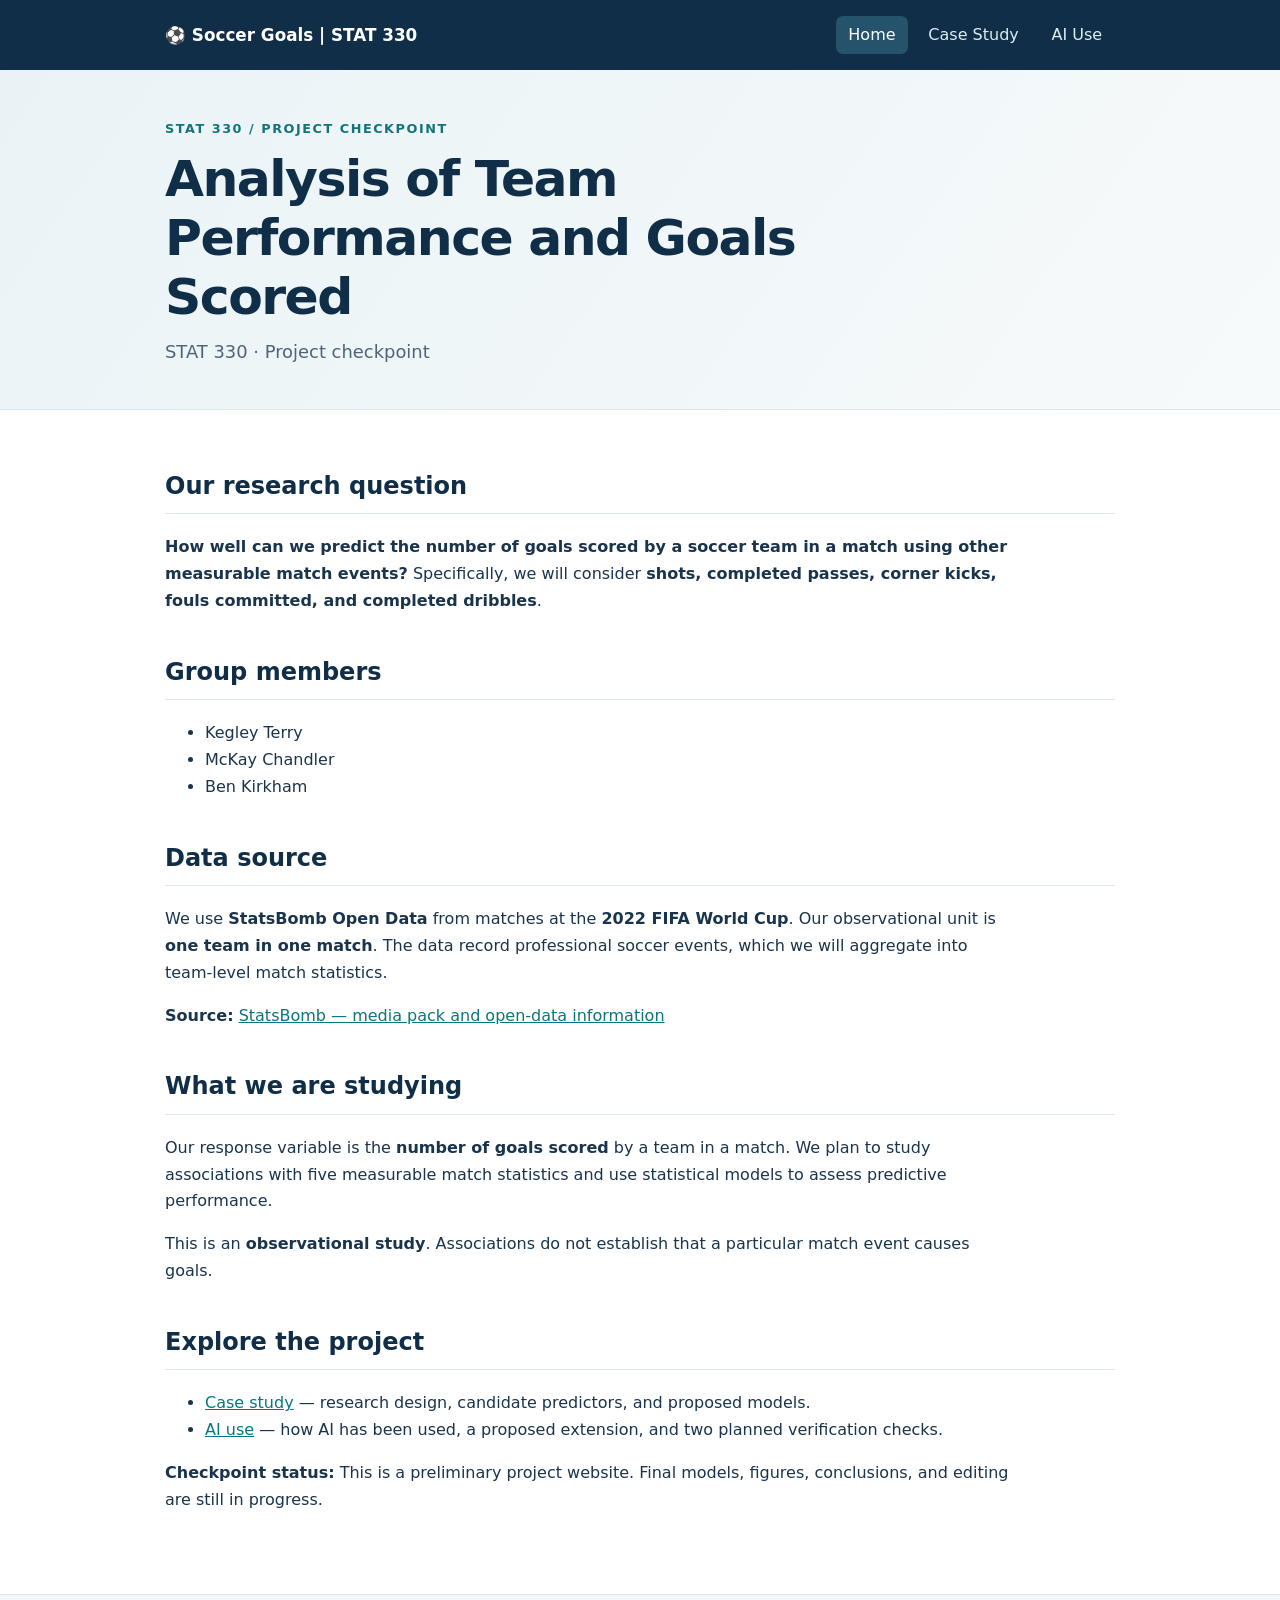
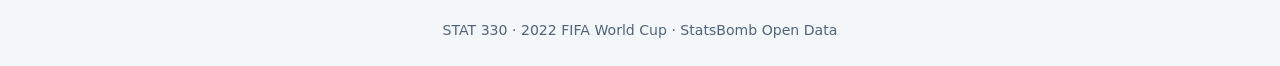
==== docs/index.html @ 722ae0f7 "Add files via upload" ====
<!doctype html><html lang="en"><head><meta charset="utf-8"><meta name="viewport" content="width=device-width, initial-scale=1"><meta name="description" content="STAT 330 soccer team performance and goals project checkpoint"><title>Analysis of Team Performance and Goals Scored · STAT 330</title><link rel="stylesheet" href="styles.css"><style>
*{box-sizing:border-box}html{scroll-behavior:smooth}body{margin:0;font-family:system-ui,-apple-system,Segoe UI,Roboto,Arial,sans-serif;line-height:1.68}header{background:#102e47;color:white}.mast{max-width:990px;margin:auto;padding:1rem 1.25rem;display:flex;gap:1.25rem;justify-content:space-between;align-items:center;flex-wrap:wrap}.brand{font-weight:750;color:white;text-decoration:none;font-size:1.05rem}nav{display:flex;gap:.45rem;flex-wrap:wrap}nav a{color:#d9eef4;text-decoration:none;padding:.35rem .8rem;border-radius:7px}nav a:hover,nav a.active{background:#24536b;color:white}.hero{background:linear-gradient(125deg,#e9f3f6,#f7fafb);border-bottom:1px solid #dce6eb}.hero-inner{max-width:990px;margin:auto;padding:3rem 1.25rem 2.6rem}.eyebrow{color:#14747a;text-transform:uppercase;letter-spacing:.12em;font-size:.8rem;font-weight:800}.hero h1{font-size:clamp(2rem,4.7vw,3.15rem);line-height:1.17;max-width:800px;margin:.65rem 0;color:#102e47}.hero p{margin:0;color:#506479;font-size:1.12rem}main{max-width:990px;margin:0 auto;padding:1.2rem 1.25rem 4rem;min-height:48vh}main p,main li{max-width:850px}main a{overflow-wrap:anywhere}footer{background:#f3f7fa;border-top:1px solid #dce6eb;text-align:center;color:#506479;font-size:.88rem;padding:1.5rem}@media(max-width:550px){.mast{align-items:flex-start}.hero-inner{padding-top:2rem}table{display:block;overflow-x:auto}}
</style></head><body><header><div class="mast"><a class="brand" href="index.html">⚽ Soccer Goals | STAT 330</a><nav aria-label="Main navigation"><a href="index.html" class="active">Home</a><a href="case-study.html" >Case Study</a><a href="ai-use.html" >AI Use</a></nav></div></header><div class="hero"><div class="hero-inner"><div class="eyebrow">STAT 330 / Project Checkpoint</div><h1>Analysis of Team Performance and Goals Scored</h1><p>STAT 330 · Project checkpoint</p></div></div><main><h2 id="our-research-question">Our research question</h2>
<p><strong>How well can we predict the number of goals scored by a
soccer team in a match using other measurable match events?</strong>
Specifically, we will consider <strong>shots, completed passes, corner
kicks, fouls committed, and completed dribbles</strong>.</p>
<h2 id="group-members">Group members</h2>
<ul>
<li>Kegley Terry</li>
<li>McKay Chandler</li>
<li>Ben Kirkham</li>
</ul>
<h2 id="data-source">Data source</h2>
<p>We use <strong>StatsBomb Open Data</strong> from matches at the
<strong>2022 FIFA World Cup</strong>. Our observational unit is
<strong>one team in one match</strong>. The data record professional
soccer events, which we will aggregate into team-level match
statistics.</p>
<p><strong>Source:</strong> <a
href="https://statsbomb.com/media-pack/">StatsBomb — media pack and
open-data information</a></p>
<h2 id="what-we-are-studying">What we are studying</h2>
<p>Our response variable is the <strong>number of goals scored</strong>
by a team in a match. We plan to study associations with five measurable
match statistics and use statistical models to assess predictive
performance.</p>
<p>This is an <strong>observational study</strong>. Associations do not
establish that a particular match event causes goals.</p>
<h2 id="explore-the-project">Explore the project</h2>
<ul>
<li><a href="case-study.html">Case study</a> — research design, candidate
predictors, and proposed models.</li>
<li><a href="ai-use.html">AI use</a> — how AI has been used, a proposed
extension, and two planned verification checks.</li>
</ul>
<p><strong>Checkpoint status:</strong> This is a preliminary project
website. Final models, figures, conclusions, and editing are still in
progress.</p>
</main><footer>STAT 330 · 2022 FIFA World Cup · StatsBomb Open Data</footer></body></html>
---- docs/styles.css ----
/* Shared styling for the Quarto site and the checked-in HTML preview. */
:root { --ink:#19344c; --mid:#506479; --navy:#102e47; --aqua:#0f7f86; --wash:#f3f7fa; --line:#dce6eb; }
body { color:var(--ink); background: #fff; }
a { color:#08777d; }
a:hover { color:#055a5e; }
h1,h2,h3 { color:var(--navy); }
h1 { letter-spacing:-.03em; }
h2 { margin-top:2.3rem; border-bottom:1px solid var(--line); padding-bottom:.45rem; }
blockquote { border-left:4px solid var(--aqua); padding:1rem; background:var(--wash); }
table { width:100%; border-collapse:collapse; margin:1.4rem 0; font-size:.96rem; }
th,td { border-bottom:1px solid var(--line); padding:.7rem .65rem; text-align:left; }
th { background:var(--wash); }
pre { overflow-x:auto; background:#f1f5f8; border-radius:8px; padding:1rem; }
code { font-size:.92em; }
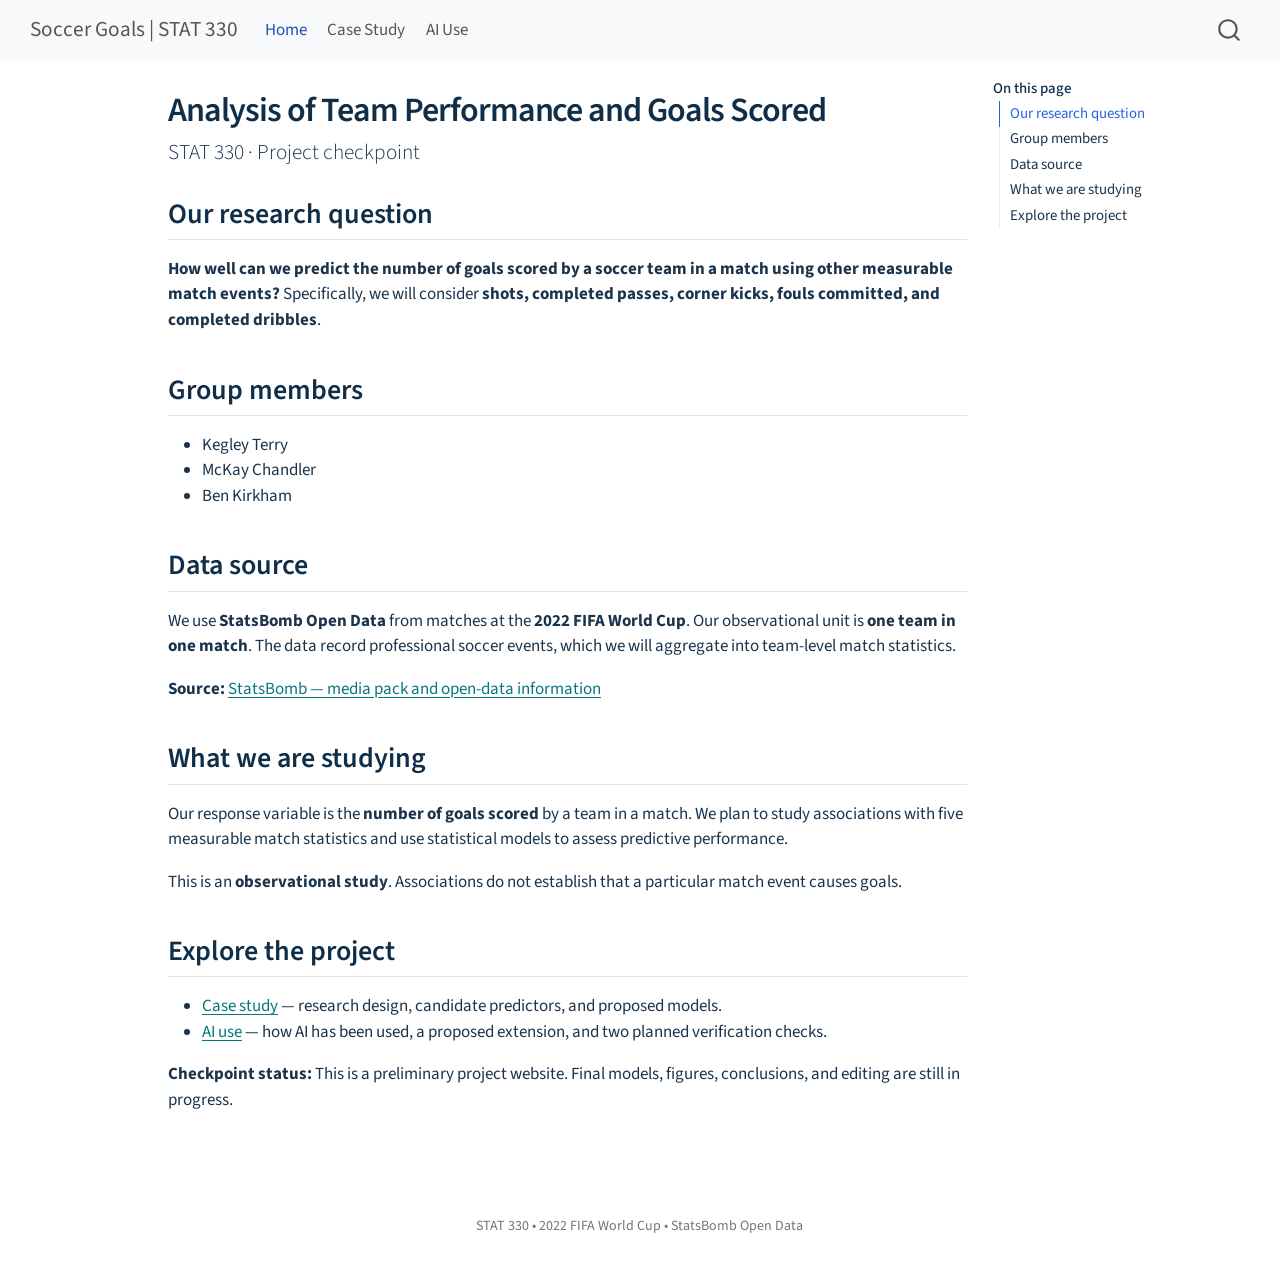
==== commit e8898bd8: "Reuploaded files" ====
--- a/docs/index.html
+++ b/docs/index.html
@@ -1,40 +1,614 @@
-<!doctype html><html lang="en"><head><meta charset="utf-8"><meta name="viewport" content="width=device-width, initial-scale=1"><meta name="description" content="STAT 330 soccer team performance and goals project checkpoint"><title>Analysis of Team Performance and Goals Scored · STAT 330</title><link rel="stylesheet" href="styles.css"><style>
-*{box-sizing:border-box}html{scroll-behavior:smooth}body{margin:0;font-family:system-ui,-apple-system,Segoe UI,Roboto,Arial,sans-serif;line-height:1.68}header{background:#102e47;color:white}.mast{max-width:990px;margin:auto;padding:1rem 1.25rem;display:flex;gap:1.25rem;justify-content:space-between;align-items:center;flex-wrap:wrap}.brand{font-weight:750;color:white;text-decoration:none;font-size:1.05rem}nav{display:flex;gap:.45rem;flex-wrap:wrap}nav a{color:#d9eef4;text-decoration:none;padding:.35rem .8rem;border-radius:7px}nav a:hover,nav a.active{background:#24536b;color:white}.hero{background:linear-gradient(125deg,#e9f3f6,#f7fafb);border-bottom:1px solid #dce6eb}.hero-inner{max-width:990px;margin:auto;padding:3rem 1.25rem 2.6rem}.eyebrow{color:#14747a;text-transform:uppercase;letter-spacing:.12em;font-size:.8rem;font-weight:800}.hero h1{font-size:clamp(2rem,4.7vw,3.15rem);line-height:1.17;max-width:800px;margin:.65rem 0;color:#102e47}.hero p{margin:0;color:#506479;font-size:1.12rem}main{max-width:990px;margin:0 auto;padding:1.2rem 1.25rem 4rem;min-height:48vh}main p,main li{max-width:850px}main a{overflow-wrap:anywhere}footer{background:#f3f7fa;border-top:1px solid #dce6eb;text-align:center;color:#506479;font-size:.88rem;padding:1.5rem}@media(max-width:550px){.mast{align-items:flex-start}.hero-inner{padding-top:2rem}table{display:block;overflow-x:auto}}
-</style></head><body><header><div class="mast"><a class="brand" href="index.html">⚽ Soccer Goals | STAT 330</a><nav aria-label="Main navigation"><a href="index.html" class="active">Home</a><a href="case-study.html" >Case Study</a><a href="ai-use.html" >AI Use</a></nav></div></header><div class="hero"><div class="hero-inner"><div class="eyebrow">STAT 330 / Project Checkpoint</div><h1>Analysis of Team Performance and Goals Scored</h1><p>STAT 330 · Project checkpoint</p></div></div><main><h2 id="our-research-question">Our research question</h2>
-<p><strong>How well can we predict the number of goals scored by a
-soccer team in a match using other measurable match events?</strong>
-Specifically, we will consider <strong>shots, completed passes, corner
-kicks, fouls committed, and completed dribbles</strong>.</p>
-<h2 id="group-members">Group members</h2>
+<!DOCTYPE html>
+<html xmlns="http://www.w3.org/1999/xhtml" lang="en" xml:lang="en"><head>
+
+<meta charset="utf-8">
+<meta name="generator" content="quarto-1.10.18">
+
+<meta name="viewport" content="width=device-width, initial-scale=1.0, user-scalable=yes">
+
+
+<title>Analysis of Team Performance and Goals Scored – Soccer Goals | STAT 330</title>
+<style>
+/* Default styles provided by pandoc.
+** See https://pandoc.org/MANUAL.html#variables-for-html for config info.
+*/
+span.smallcaps{font-variant: small-caps;}
+div.columns{display: flex; gap: 1.5em;}
+div.column{flex: auto;}
+@media screen {
+div.columns{gap: min(4vw, 1.5em);}
+div.column{overflow-x: auto;}
+}
+div.hanging-indent{margin-left: 1.5em; text-indent: -1.5em;}
+ul.task-list{list-style: none;}
+ul.task-list li input[type="checkbox"] {
+  width: 0.8em;
+  margin: 0 0.8em 0.2em -1em; /* quarto-specific, see https://github.com/quarto-dev/quarto-cli/issues/4556 */ 
+  vertical-align: middle;
+}
+</style>
+
+
+<script src="site_libs/quarto-nav/quarto-nav.js"></script>
+<script src="site_libs/quarto-nav/headroom.min.js"></script>
+<script src="site_libs/clipboard/clipboard.min.js"></script>
+<script src="site_libs/quarto-search/autocomplete.umd.js"></script>
+<script src="site_libs/quarto-search/fuse.min.js"></script>
+<script src="site_libs/quarto-search/quarto-search.js"></script>
+<meta name="quarto:offset" content="./">
+<script src="site_libs/quarto-html/quarto.js" type="module"></script>
+<script src="site_libs/quarto-html/tabsets/tabsets.js" type="module"></script>
+<script src="site_libs/quarto-html/popper.min.js"></script>
+<script src="site_libs/quarto-html/tippy.umd.min.js"></script>
+<script src="site_libs/quarto-html/anchor.min.js"></script>
+<link href="site_libs/quarto-html/tippy.css" rel="stylesheet">
+<link href="site_libs/quarto-html/quarto-syntax-highlighting-64a204ab8560d761af7679ceaba22944.css" rel="stylesheet" id="quarto-text-highlighting-styles">
+<script src="site_libs/bootstrap/bootstrap.min.js"></script>
+<link href="site_libs/bootstrap/bootstrap-icons.css" rel="stylesheet">
+<link href="site_libs/bootstrap/bootstrap-172ba59bd5e0b52282274ba0c0cc16fc.min.css" rel="stylesheet" append-hash="true" id="quarto-bootstrap" data-mode="light">
+<script id="quarto-search-options" type="application/json">{
+  "location": "navbar",
+  "copy-button": false,
+  "collapse-after": 3,
+  "panel-placement": "end",
+  "type": "overlay",
+  "limit": 50,
+  "keyboard-shortcut": [
+    "f",
+    "/",
+    "s"
+  ],
+  "show-item-context": false,
+  "language": {
+    "search-no-results-text": "No results",
+    "search-matching-documents-text": "matching documents",
+    "search-copy-link-title": "Copy link to search",
+    "search-hide-matches-text": "Hide additional matches",
+    "search-more-match-text": "more match in this document",
+    "search-more-matches-text": "more matches in this document",
+    "search-clear-button-title": "Clear",
+    "search-text-placeholder": "",
+    "search-detached-cancel-button-title": "Cancel",
+    "search-submit-button-title": "Submit",
+    "search-label": "Search"
+  }
+}</script>
+
+
+<link rel="stylesheet" href="styles.css">
+</head>
+
+<body class="nav-fixed quarto-light">
+
+<div id="quarto-search-results"></div>
+  <header id="quarto-header" class="headroom fixed-top">
+    <nav class="navbar navbar-expand-lg " data-bs-theme="dark">
+      <div class="navbar-container container-fluid">
+      <div class="navbar-brand-container mx-auto">
+    <a class="navbar-brand" href="./index.html">
+    <span class="navbar-title">Soccer Goals | STAT 330</span>
+    </a>
+  </div>
+            <div id="quarto-search" class="" title="Search"></div>
+          <button class="navbar-toggler" type="button" data-bs-toggle="collapse" data-bs-target="#navbarCollapse" aria-controls="navbarCollapse" role="menu" aria-expanded="false" aria-label="Toggle navigation" onclick="if (window.quartoToggleHeadroom) { window.quartoToggleHeadroom(); }">
+  <span class="navbar-toggler-icon"></span>
+</button>
+          <div class="collapse navbar-collapse" id="navbarCollapse">
+            <ul class="navbar-nav navbar-nav-scroll me-auto">
+  <li class="nav-item">
+    <a class="nav-link active" href="./index.html" aria-current="page"> 
+<span class="menu-text">Home</span></a>
+  </li>  
+  <li class="nav-item">
+    <a class="nav-link" href="./case-study.html"> 
+<span class="menu-text">Case Study</span></a>
+  </li>  
+  <li class="nav-item">
+    <a class="nav-link" href="./ai-use.html"> 
+<span class="menu-text">AI Use</span></a>
+  </li>  
+</ul>
+          </div> <!-- /navcollapse -->
+            <div class="quarto-navbar-tools">
+</div>
+      </div> <!-- /container-fluid -->
+    </nav>
+</header>
+<!-- content -->
+<div id="quarto-content" class="quarto-container page-columns page-rows-contents page-layout-article page-navbar">
+<!-- sidebar -->
+<!-- margin-sidebar -->
+    <div id="quarto-margin-sidebar" class="sidebar margin-sidebar">
+        <nav id="TOC" role="doc-toc" class="toc-active">
+    <h2 id="toc-title">On this page</h2>
+   
+  <ul>
+  <li><a href="#our-research-question" id="toc-our-research-question" class="nav-link active" data-scroll-target="#our-research-question">Our research question</a></li>
+  <li><a href="#group-members" id="toc-group-members" class="nav-link" data-scroll-target="#group-members">Group members</a></li>
+  <li><a href="#data-source" id="toc-data-source" class="nav-link" data-scroll-target="#data-source">Data source</a></li>
+  <li><a href="#what-we-are-studying" id="toc-what-we-are-studying" class="nav-link" data-scroll-target="#what-we-are-studying">What we are studying</a></li>
+  <li><a href="#explore-the-project" id="toc-explore-the-project" class="nav-link" data-scroll-target="#explore-the-project">Explore the project</a></li>
+  </ul>
+</nav>
+    </div>
+<!-- main -->
+<main class="content" id="quarto-document-content">
+
+<header id="title-block-header" class="quarto-title-block default">
+<div class="quarto-title">
+<h1 class="title">Analysis of Team Performance and Goals Scored</h1>
+<p class="subtitle lead">STAT 330 · Project checkpoint</p>
+</div>
+
+
+
+<div class="quarto-title-meta">
+
+    
+  
+    
+  </div>
+  
+
+
+</header>
+
+
+<section id="our-research-question" class="level2">
+<h2 class="anchored" data-anchor-id="our-research-question">Our research question</h2>
+<p><strong>How well can we predict the number of goals scored by a soccer team in a match using other measurable match events?</strong> Specifically, we will consider <strong>shots, completed passes, corner kicks, fouls committed, and completed dribbles</strong>.</p>
+</section>
+<section id="group-members" class="level2">
+<h2 class="anchored" data-anchor-id="group-members">Group members</h2>
 <ul>
 <li>Kegley Terry</li>
 <li>McKay Chandler</li>
 <li>Ben Kirkham</li>
 </ul>
-<h2 id="data-source">Data source</h2>
-<p>We use <strong>StatsBomb Open Data</strong> from matches at the
-<strong>2022 FIFA World Cup</strong>. Our observational unit is
-<strong>one team in one match</strong>. The data record professional
-soccer events, which we will aggregate into team-level match
-statistics.</p>
-<p><strong>Source:</strong> <a
-href="https://statsbomb.com/media-pack/">StatsBomb — media pack and
-open-data information</a></p>
-<h2 id="what-we-are-studying">What we are studying</h2>
-<p>Our response variable is the <strong>number of goals scored</strong>
-by a team in a match. We plan to study associations with five measurable
-match statistics and use statistical models to assess predictive
-performance.</p>
-<p>This is an <strong>observational study</strong>. Associations do not
-establish that a particular match event causes goals.</p>
-<h2 id="explore-the-project">Explore the project</h2>
+</section>
+<section id="data-source" class="level2">
+<h2 class="anchored" data-anchor-id="data-source">Data source</h2>
+<p>We use <strong>StatsBomb Open Data</strong> from matches at the <strong>2022 FIFA World Cup</strong>. Our observational unit is <strong>one team in one match</strong>. The data record professional soccer events, which we will aggregate into team-level match statistics.</p>
+<p><strong>Source:</strong> <a href="https://statsbomb.com/media-pack/">StatsBomb — media pack and open-data information</a></p>
+</section>
+<section id="what-we-are-studying" class="level2">
+<h2 class="anchored" data-anchor-id="what-we-are-studying">What we are studying</h2>
+<p>Our response variable is the <strong>number of goals scored</strong> by a team in a match. We plan to study associations with five measurable match statistics and use statistical models to assess predictive performance.</p>
+<p>This is an <strong>observational study</strong>. Associations do not establish that a particular match event causes goals.</p>
+</section>
+<section id="explore-the-project" class="level2">
+<h2 class="anchored" data-anchor-id="explore-the-project">Explore the project</h2>
 <ul>
-<li><a href="case-study.html">Case study</a> — research design, candidate
-predictors, and proposed models.</li>
-<li><a href="ai-use.html">AI use</a> — how AI has been used, a proposed
-extension, and two planned verification checks.</li>
+<li><a href="./case-study.html">Case study</a> — research design, candidate predictors, and proposed models.</li>
+<li><a href="./ai-use.html">AI use</a> — how AI has been used, a proposed extension, and two planned verification checks.</li>
 </ul>
-<p><strong>Checkpoint status:</strong> This is a preliminary project
-website. Final models, figures, conclusions, and editing are still in
-progress.</p>
-</main><footer>STAT 330 · 2022 FIFA World Cup · StatsBomb Open Data</footer></body></html>+<p><strong>Checkpoint status:</strong> This is a preliminary project website. Final models, figures, conclusions, and editing are still in progress.</p>
+
+
+</section>
+
+</main> <!-- /main -->
+<script id="quarto-html-after-body" type="application/javascript">
+  window.document.addEventListener("DOMContentLoaded", function (event) {
+    const icon = "";
+    const anchorJS = new window.AnchorJS();
+    anchorJS.options = {
+      placement: 'right',
+      icon: icon
+    };
+    anchorJS.add('.anchored');
+    const isCodeAnnotation = (el) => {
+      for (const clz of el.classList) {
+        if (clz.startsWith('code-annotation-')) {                     
+          return true;
+        }
+      }
+      return false;
+    }
+    const onCopySuccess = function(e) {
+      // button target
+      const button = e.trigger;
+      // don't keep focus
+      button.blur();
+      // flash "checked"
+      button.classList.add('code-copy-button-checked');
+      var currentTitle = button.getAttribute("title");
+      button.setAttribute("title", "Copied!");
+      let tooltip;
+      if (window.bootstrap) {
+        button.setAttribute("data-bs-toggle", "tooltip");
+        button.setAttribute("data-bs-placement", "left");
+        button.setAttribute("data-bs-title", "Copied!");
+        tooltip = new bootstrap.Tooltip(button, 
+          { trigger: "manual", 
+            customClass: "code-copy-button-tooltip",
+            offset: [0, -8]});
+        tooltip.show();    
+      }
+      setTimeout(function() {
+        if (tooltip) {
+          tooltip.hide();
+          button.removeAttribute("data-bs-title");
+          button.removeAttribute("data-bs-toggle");
+          button.removeAttribute("data-bs-placement");
+        }
+        button.setAttribute("title", currentTitle);
+        button.classList.remove('code-copy-button-checked');
+      }, 1000);
+      // clear code selection
+      e.clearSelection();
+    }
+    const getTextToCopy = function(trigger) {
+      const outerScaffold = trigger.parentElement.cloneNode(true);
+      const codeEl = outerScaffold.querySelector('code');
+      for (const childEl of codeEl.children) {
+        if (isCodeAnnotation(childEl)) {
+          childEl.remove();
+        }
+      }
+      return codeEl.innerText;
+    }
+    const clipboard = new window.ClipboardJS('.code-copy-button:not([data-in-quarto-modal])', {
+      text: getTextToCopy
+    });
+    clipboard.on('success', onCopySuccess);
+    if (window.document.getElementById('quarto-embedded-source-code-modal')) {
+      const clipboardModal = new window.ClipboardJS('.code-copy-button[data-in-quarto-modal]', {
+        text: getTextToCopy,
+        container: window.document.getElementById('quarto-embedded-source-code-modal')
+      });
+      clipboardModal.on('success', onCopySuccess);
+    }
+      var localhostRegex = new RegExp(/^(?:http|https):\/\/localhost\:?[0-9]*\//);
+      var mailtoRegex = new RegExp(/^mailto:/);
+        var filterRegex = new RegExp('/' + window.location.host + '/');
+      var isInternal = (href) => {
+          return filterRegex.test(href) || localhostRegex.test(href) || mailtoRegex.test(href);
+      }
+      // Inspect non-navigation links and adorn them if external
+     var links = window.document.querySelectorAll('a[href]:not(.nav-link):not(.navbar-brand):not(.toc-action):not(.sidebar-link):not(.sidebar-item-toggle):not(.pagination-link):not(.no-external):not([aria-hidden]):not(.dropdown-item):not(.quarto-navigation-tool):not(.about-link)');
+      for (var i=0; i<links.length; i++) {
+        const link = links[i];
+        if (!isInternal(link.href)) {
+          // undo the damage that might have been done by quarto-nav.js in the case of
+          // links that we want to consider external
+          if (link.dataset.originalHref !== undefined) {
+            link.href = link.dataset.originalHref;
+          }
+            // target, if specified
+            link.setAttribute("target", "_blank");
+            if (link.getAttribute("rel") === null) {
+              link.setAttribute("rel", "noopener");
+            }
+        }
+      }
+    function tippyHover(el, contentFn, onTriggerFn, onUntriggerFn) {
+      const config = {
+        allowHTML: true,
+        maxWidth: 500,
+        delay: 100,
+        arrow: false,
+        appendTo: function(el) {
+            return el.parentElement;
+        },
+        interactive: true,
+        interactiveBorder: 10,
+        theme: 'quarto',
+        placement: 'bottom-start',
+      };
+      if (contentFn) {
+        config.content = contentFn;
+      }
+      if (onTriggerFn) {
+        config.onTrigger = onTriggerFn;
+      }
+      if (onUntriggerFn) {
+        config.onUntrigger = onUntriggerFn;
+      }
+      window.tippy(el, config); 
+    }
+    const noterefs = window.document.querySelectorAll('a[role="doc-noteref"]');
+    for (var i=0; i<noterefs.length; i++) {
+      const ref = noterefs[i];
+      tippyHover(ref, function() {
+        // use id or data attribute instead here
+        let href = ref.getAttribute('data-footnote-href') || ref.getAttribute('href');
+        try { href = new URL(href).hash; } catch {}
+        const id = href.replace(/^#\/?/, "");
+        const note = window.document.getElementById(id);
+        if (note) {
+          return note.innerHTML;
+        } else {
+          return "";
+        }
+      });
+    }
+    const xrefs = window.document.querySelectorAll('a.quarto-xref');
+    const processXRef = (id, note) => {
+      // Strip column container classes
+      const stripColumnClz = (el) => {
+        el.classList.remove("page-full", "page-columns");
+        if (el.children) {
+          for (const child of el.children) {
+            stripColumnClz(child);
+          }
+        }
+      }
+      stripColumnClz(note)
+      if (id === null || id.startsWith('sec-')) {
+        // Special case sections, only their first couple elements
+        const container = document.createElement("div");
+        if (note.children && note.children.length > 2) {
+          container.appendChild(note.children[0].cloneNode(true));
+          for (let i = 1; i < note.children.length; i++) {
+            const child = note.children[i];
+            if (child.tagName === "P" && child.innerText === "") {
+              continue;
+            } else {
+              container.appendChild(child.cloneNode(true));
+              break;
+            }
+          }
+          if (window.Quarto?.typesetMath) {
+            window.Quarto.typesetMath(container);
+          }
+          return container.innerHTML
+        } else {
+          if (window.Quarto?.typesetMath) {
+            window.Quarto.typesetMath(note);
+          }
+          return note.innerHTML;
+        }
+      } else {
+        // Remove any anchor links if they are present
+        const anchorLink = note.querySelector('a.anchorjs-link');
+        if (anchorLink) {
+          anchorLink.remove();
+        }
+        if (window.Quarto?.typesetMath) {
+          window.Quarto.typesetMath(note);
+        }
+        if (note.classList.contains("callout")) {
+          return note.outerHTML;
+        } else {
+          return note.innerHTML;
+        }
+      }
+    }
+    for (var i=0; i<xrefs.length; i++) {
+      const xref = xrefs[i];
+      tippyHover(xref, undefined, function(instance) {
+        instance.disable();
+        let url = xref.getAttribute('href');
+        let hash = undefined; 
+        if (url.startsWith('#')) {
+          hash = url;
+        } else {
+          try { hash = new URL(url).hash; } catch {}
+        }
+        if (hash) {
+          const id = hash.replace(/^#\/?/, "");
+          const note = window.document.getElementById(id);
+          if (note !== null) {
+            try {
+              const html = processXRef(id, note.cloneNode(true));
+              instance.setContent(html);
+            } finally {
+              instance.enable();
+              instance.show();
+            }
+          } else {
+            // See if we can fetch this
+            fetch(url.split('#')[0])
+            .then(res => res.text())
+            .then(html => {
+              const parser = new DOMParser();
+              const htmlDoc = parser.parseFromString(html, "text/html");
+              const note = htmlDoc.getElementById(id);
+              if (note !== null) {
+                const html = processXRef(id, note);
+                instance.setContent(html);
+              } 
+            }).finally(() => {
+              instance.enable();
+              instance.show();
+            });
+          }
+        } else {
+          // See if we can fetch a full url (with no hash to target)
+          // This is a special case and we should probably do some content thinning / targeting
+          fetch(url)
+          .then(res => res.text())
+          .then(html => {
+            const parser = new DOMParser();
+            const htmlDoc = parser.parseFromString(html, "text/html");
+            const note = htmlDoc.querySelector('main.content');
+            if (note !== null) {
+              // This should only happen for chapter cross references
+              // (since there is no id in the URL)
+              // remove the first header
+              if (note.children.length > 0 && note.children[0].tagName === "HEADER") {
+                note.children[0].remove();
+              }
+              const html = processXRef(null, note);
+              instance.setContent(html);
+            } 
+          }).finally(() => {
+            instance.enable();
+            instance.show();
+          });
+        }
+      }, function(instance) {
+      });
+    }
+        let selectedAnnoteEl;
+        const selectorForAnnotation = ( cell, annotation) => {
+          let cellAttr = 'data-code-cell="' + cell + '"';
+          let lineAttr = 'data-code-annotation="' +  annotation + '"';
+          const selector = 'span[' + cellAttr + '][' + lineAttr + ']';
+          return selector;
+        }
+        const selectCodeLines = (annoteEl) => {
+          const doc = window.document;
+          const targetCell = annoteEl.getAttribute("data-target-cell");
+          const targetAnnotation = annoteEl.getAttribute("data-target-annotation");
+          const annoteSpan = window.document.querySelector(selectorForAnnotation(targetCell, targetAnnotation));
+          const lines = annoteSpan.getAttribute("data-code-lines").split(",");
+          const lineIds = lines.map((line) => {
+            return targetCell + "-" + line;
+          })
+          let top = null;
+          let height = null;
+          let parent = null;
+          if (lineIds.length > 0) {
+              //compute the position of the single el (top and bottom and make a div)
+              const el = window.document.getElementById(lineIds[0]);
+              top = el.offsetTop;
+              height = el.offsetHeight;
+              parent = el.parentElement.parentElement;
+            if (lineIds.length > 1) {
+              const lastEl = window.document.getElementById(lineIds[lineIds.length - 1]);
+              const bottom = lastEl.offsetTop + lastEl.offsetHeight;
+              height = bottom - top;
+            }
+            if (top !== null && height !== null && parent !== null) {
+              // cook up a div (if necessary) and position it 
+              let div = window.document.getElementById("code-annotation-line-highlight");
+              if (div === null) {
+                div = window.document.createElement("div");
+                div.setAttribute("id", "code-annotation-line-highlight");
+                div.style.position = 'absolute';
+                parent.appendChild(div);
+              }
+              div.style.top = top - 2 + "px";
+              div.style.height = height + 4 + "px";
+              div.style.left = 0;
+              let gutterDiv = window.document.getElementById("code-annotation-line-highlight-gutter");
+              if (gutterDiv === null) {
+                gutterDiv = window.document.createElement("div");
+                gutterDiv.setAttribute("id", "code-annotation-line-highlight-gutter");
+                gutterDiv.style.position = 'absolute';
+                const codeCell = window.document.getElementById(targetCell);
+                const gutter = codeCell.querySelector('.code-annotation-gutter');
+                gutter.appendChild(gutterDiv);
+              }
+              gutterDiv.style.top = top - 2 + "px";
+              gutterDiv.style.height = height + 4 + "px";
+            }
+            selectedAnnoteEl = annoteEl;
+          }
+        };
+        const unselectCodeLines = () => {
+          const elementsIds = ["code-annotation-line-highlight", "code-annotation-line-highlight-gutter"];
+          elementsIds.forEach((elId) => {
+            const div = window.document.getElementById(elId);
+            if (div) {
+              div.remove();
+            }
+          });
+          selectedAnnoteEl = undefined;
+        };
+          // Handle positioning of the toggle
+      window.addEventListener(
+        "resize",
+        throttle(() => {
+          elRect = undefined;
+          if (selectedAnnoteEl) {
+            selectCodeLines(selectedAnnoteEl);
+          }
+        }, 10)
+      );
+      function throttle(fn, ms) {
+      let throttle = false;
+      let timer;
+        return (...args) => {
+          if(!throttle) { // first call gets through
+              fn.apply(this, args);
+              throttle = true;
+          } else { // all the others get throttled
+              if(timer) clearTimeout(timer); // cancel #2
+              timer = setTimeout(() => {
+                fn.apply(this, args);
+                timer = throttle = false;
+              }, ms);
+          }
+        };
+      }
+        // Attach click handler to the DT
+        const annoteDls = window.document.querySelectorAll('dt[data-target-cell]');
+        for (const annoteDlNode of annoteDls) {
+          annoteDlNode.addEventListener('click', (event) => {
+            const clickedEl = event.target;
+            if (clickedEl !== selectedAnnoteEl) {
+              unselectCodeLines();
+              const activeEl = window.document.querySelector('dt[data-target-cell].code-annotation-active');
+              if (activeEl) {
+                activeEl.classList.remove('code-annotation-active');
+              }
+              selectCodeLines(clickedEl);
+              clickedEl.classList.add('code-annotation-active');
+            } else {
+              // Unselect the line
+              unselectCodeLines();
+              clickedEl.classList.remove('code-annotation-active');
+            }
+          });
+        }
+    const findCites = (el) => {
+      const parentEl = el.parentElement;
+      if (parentEl) {
+        const cites = parentEl.dataset.cites;
+        if (cites) {
+          return {
+            el,
+            cites: cites.split(' ')
+          };
+        } else {
+          return findCites(el.parentElement)
+        }
+      } else {
+        return undefined;
+      }
+    };
+    var bibliorefs = window.document.querySelectorAll('a[role="doc-biblioref"]');
+    for (var i=0; i<bibliorefs.length; i++) {
+      const ref = bibliorefs[i];
+      const citeInfo = findCites(ref);
+      if (citeInfo) {
+        tippyHover(citeInfo.el, function() {
+          var popup = window.document.createElement('div');
+          citeInfo.cites.forEach(function(cite) {
+            var citeDiv = window.document.createElement('div');
+            citeDiv.classList.add('hanging-indent');
+            citeDiv.classList.add('csl-entry');
+            var biblioDiv = window.document.getElementById('ref-' + cite);
+            if (biblioDiv) {
+              citeDiv.innerHTML = biblioDiv.innerHTML;
+            }
+            popup.appendChild(citeDiv);
+          });
+          return popup.innerHTML;
+        });
+      }
+    }
+  });
+  </script>
+</div> <!-- /content -->
+<footer class="footer">
+  <div class="nav-footer">
+    <div class="nav-footer-left">
+      &nbsp;
+    </div>   
+    <div class="nav-footer-center">
+<p>STAT 330 • 2022 FIFA World Cup • StatsBomb Open Data</p>
+</div>
+    <div class="nav-footer-right">
+      &nbsp;
+    </div>
+  </div>
+</footer>
+
+
+
+
+</body></html>
--- a/docs/site_libs/quarto-html/tippy.css
+++ b/docs/site_libs/quarto-html/tippy.css
@@ -0,0 +1 @@
+.tippy-box[data-animation=fade][data-state=hidden]{opacity:0}[data-tippy-root]{max-width:calc(100vw - 10px)}.tippy-box{position:relative;background-color:#333;color:#fff;border-radius:4px;font-size:14px;line-height:1.4;white-space:normal;outline:0;transition-property:transform,visibility,opacity}.tippy-box[data-placement^=top]>.tippy-arrow{bottom:0}.tippy-box[data-placement^=top]>.tippy-arrow:before{bottom:-7px;left:0;border-width:8px 8px 0;border-top-color:initial;transform-origin:center top}.tippy-box[data-placement^=bottom]>.tippy-arrow{top:0}.tippy-box[data-placement^=bottom]>.tippy-arrow:before{top:-7px;left:0;border-width:0 8px 8px;border-bottom-color:initial;transform-origin:center bottom}.tippy-box[data-placement^=left]>.tippy-arrow{right:0}.tippy-box[data-placement^=left]>.tippy-arrow:before{border-width:8px 0 8px 8px;border-left-color:initial;right:-7px;transform-origin:center left}.tippy-box[data-placement^=right]>.tippy-arrow{left:0}.tippy-box[data-placement^=right]>.tippy-arrow:before{left:-7px;border-width:8px 8px 8px 0;border-right-color:initial;transform-origin:center right}.tippy-box[data-inertia][data-state=visible]{transition-timing-function:cubic-bezier(.54,1.5,.38,1.11)}.tippy-arrow{width:16px;height:16px;color:#333}.tippy-arrow:before{content:"";position:absolute;border-color:transparent;border-style:solid}.tippy-content{position:relative;padding:5px 9px;z-index:1}
--- a/docs/site_libs/quarto-html/quarto-syntax-highlighting-64a204ab8560d761af7679ceaba22944.css
+++ b/docs/site_libs/quarto-html/quarto-syntax-highlighting-64a204ab8560d761af7679ceaba22944.css
@@ -0,0 +1,236 @@
+/* quarto syntax highlight colors */
+:root {
+  --quarto-hl-ot-color: #003B4F;
+  --quarto-hl-at-color: #657422;
+  --quarto-hl-ss-color: #20794D;
+  --quarto-hl-an-color: #5E5E5E;
+  --quarto-hl-fu-color: #4758AB;
+  --quarto-hl-st-color: #20794D;
+  --quarto-hl-cf-color: #003B4F;
+  --quarto-hl-op-color: #5E5E5E;
+  --quarto-hl-er-color: #AD0000;
+  --quarto-hl-bn-color: #AD0000;
+  --quarto-hl-al-color: #AD0000;
+  --quarto-hl-va-color: #111111;
+  --quarto-hl-bu-color: inherit;
+  --quarto-hl-ex-color: inherit;
+  --quarto-hl-pp-color: #AD0000;
+  --quarto-hl-in-color: #5E5E5E;
+  --quarto-hl-vs-color: #20794D;
+  --quarto-hl-wa-color: #5E5E5E;
+  --quarto-hl-do-color: #5E5E5E;
+  --quarto-hl-im-color: #00769E;
+  --quarto-hl-ch-color: #20794D;
+  --quarto-hl-dt-color: #AD0000;
+  --quarto-hl-fl-color: #AD0000;
+  --quarto-hl-co-color: #5E5E5E;
+  --quarto-hl-cv-color: #5E5E5E;
+  --quarto-hl-cn-color: #8f5902;
+  --quarto-hl-sc-color: #5E5E5E;
+  --quarto-hl-dv-color: #AD0000;
+  --quarto-hl-kw-color: #003B4F;
+}
+
+/* other quarto variables */
+:root {
+  --quarto-font-monospace: SFMono-Regular, Menlo, Monaco, Consolas, "Liberation Mono", "Courier New", monospace;
+}
+
+/* syntax highlight based on Pandoc's rules */
+pre > code.sourceCode > span {
+  color: #003B4F;
+}
+
+code.sourceCode > span {
+  color: #003B4F;
+}
+
+div.sourceCode,
+div.sourceCode pre.sourceCode {
+  color: #003B4F;
+}
+
+/* Normal */
+code span {
+  color: #003B4F;
+}
+
+/* Alert */
+code span.al {
+  color: #AD0000;
+  font-style: inherit;
+}
+
+/* Annotation */
+code span.an {
+  color: #5E5E5E;
+  font-style: inherit;
+}
+
+/* Attribute */
+code span.at {
+  color: #657422;
+  font-style: inherit;
+}
+
+/* BaseN */
+code span.bn {
+  color: #AD0000;
+  font-style: inherit;
+}
+
+/* BuiltIn */
+code span.bu {
+  font-style: inherit;
+}
+
+/* ControlFlow */
+code span.cf {
+  color: #003B4F;
+  font-weight: bold;
+  font-style: inherit;
+}
+
+/* Char */
+code span.ch {
+  color: #20794D;
+  font-style: inherit;
+}
+
+/* Constant */
+code span.cn {
+  color: #8f5902;
+  font-style: inherit;
+}
+
+/* Comment */
+code span.co {
+  color: #5E5E5E;
+  font-style: inherit;
+}
+
+/* CommentVar */
+code span.cv {
+  color: #5E5E5E;
+  font-style: italic;
+}
+
+/* Documentation */
+code span.do {
+  color: #5E5E5E;
+  font-style: italic;
+}
+
+/* DataType */
+code span.dt {
+  color: #AD0000;
+  font-style: inherit;
+}
+
+/* DecVal */
+code span.dv {
+  color: #AD0000;
+  font-style: inherit;
+}
+
+/* Error */
+code span.er {
+  color: #AD0000;
+  font-style: inherit;
+}
+
+/* Extension */
+code span.ex {
+  font-style: inherit;
+}
+
+/* Float */
+code span.fl {
+  color: #AD0000;
+  font-style: inherit;
+}
+
+/* Function */
+code span.fu {
+  color: #4758AB;
+  font-style: inherit;
+}
+
+/* Import */
+code span.im {
+  color: #00769E;
+  font-style: inherit;
+}
+
+/* Information */
+code span.in {
+  color: #5E5E5E;
+  font-style: inherit;
+}
+
+/* Keyword */
+code span.kw {
+  color: #003B4F;
+  font-weight: bold;
+  font-style: inherit;
+}
+
+/* Operator */
+code span.op {
+  color: #5E5E5E;
+  font-style: inherit;
+}
+
+/* Other */
+code span.ot {
+  color: #003B4F;
+  font-style: inherit;
+}
+
+/* Preprocessor */
+code span.pp {
+  color: #AD0000;
+  font-style: inherit;
+}
+
+/* SpecialChar */
+code span.sc {
+  color: #5E5E5E;
+  font-style: inherit;
+}
+
+/* SpecialString */
+code span.ss {
+  color: #20794D;
+  font-style: inherit;
+}
+
+/* String */
+code span.st {
+  color: #20794D;
+  font-style: inherit;
+}
+
+/* Variable */
+code span.va {
+  color: #111111;
+  font-style: inherit;
+}
+
+/* VerbatimString */
+code span.vs {
+  color: #20794D;
+  font-style: inherit;
+}
+
+/* Warning */
+code span.wa {
+  color: #5E5E5E;
+  font-style: italic;
+}
+
+.prevent-inlining {
+  content: "</";
+}
+
+/*# sourceMappingURL=9d8d5bb603a83b8298b89080a598c93b.css.map */
